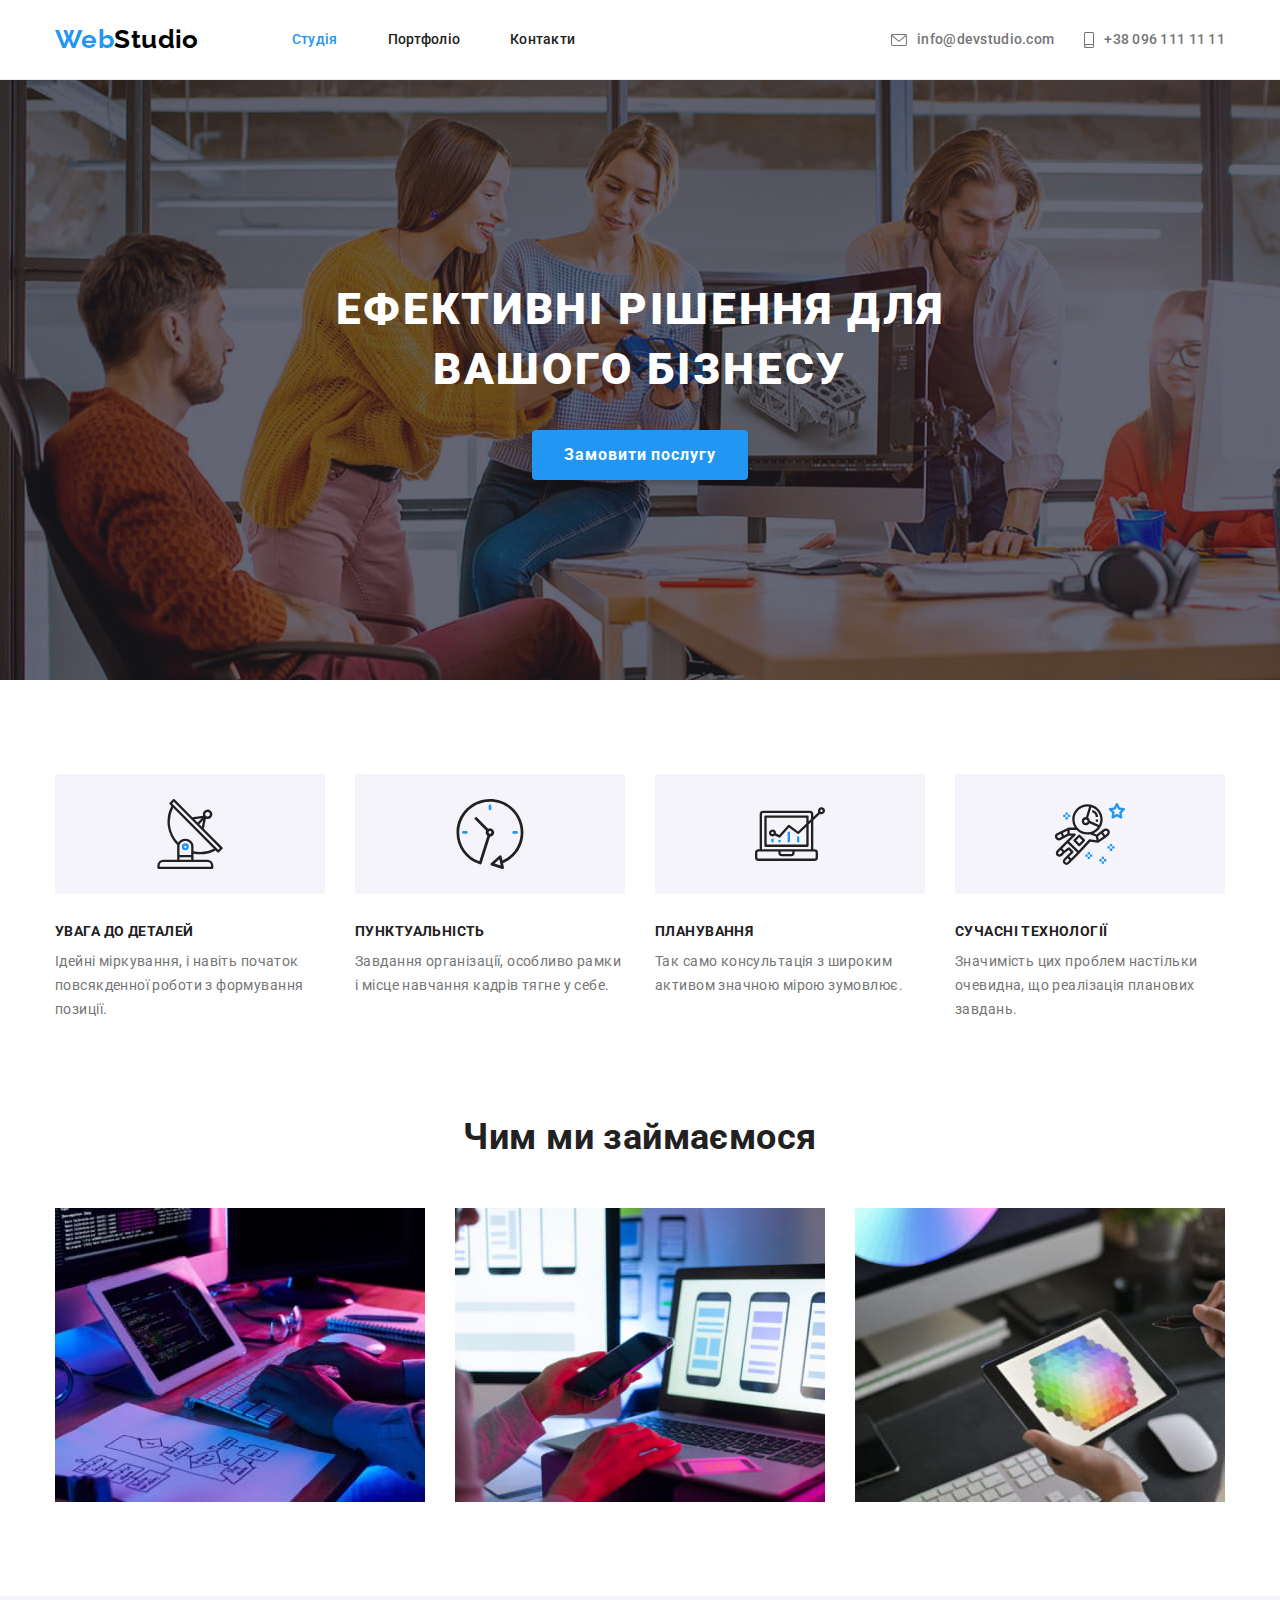
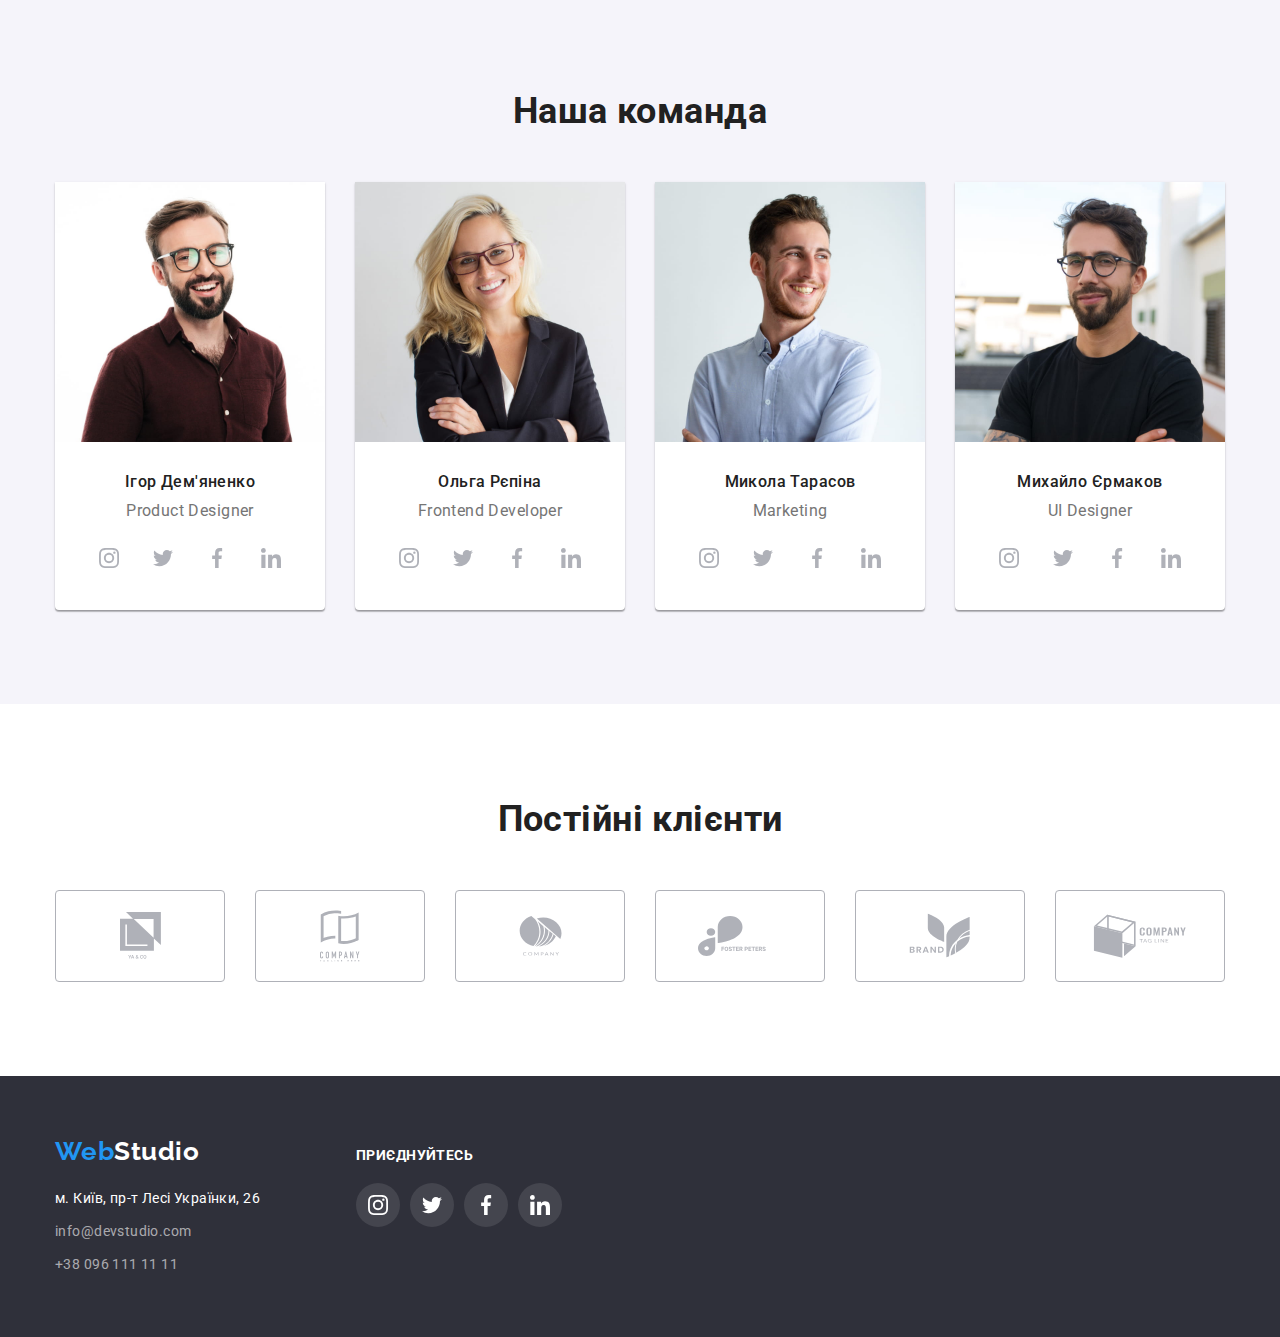
==== index.html @ 9dfe6ff1 "Initial commit" ====
<!DOCTYPE html>
<html lang="uk">
  <head>
    <meta charset="UTF-8" />
    <meta http-equiv="X-UA-Compatible" content="IE=edge" />
    <meta name="viewport" content="width=device-width, initial-scale=1.0" />
    <title>Web Studio</title>
    <link rel="preconnect" href="https://fonts.googleapis.com" />
    <link rel="preconnect" href="https://fonts.gstatic.com" crossorigin />
    <link
      href="https://fonts.googleapis.com/css2?family=Raleway:wght@700&family=Roboto:wght@400;500;700;900&display=swap"
      rel="stylesheet"
    />
    <link
      rel="stylesheet"
      href="https://cdnjs.cloudflare.com/ajax/libs/modern-normalize/1.1.0/modern-normalize.min.css"
    />
    <link rel="stylesheet" href="./css/styles.css" />
  </head>
  <body class="index page">
    <header>
      <!-- Header navigation panel -->
      <div class="container main-header">
        <nav class="site-nav">
          <a class="logo header-logo" href="./index.html"
            ><span class="logo part">Web</span>Studio</a
          >
          <ul class="site-nav list">
            <li class="item">
              <a class="link current" href="./index.html">Студія</a>
            </li>
            <li class="item">
              <a class="link" href="./portfolio.html">Портфоліо</a>
            </li>
            <li class="item"><a class="link" href="">Контакти</a></li>
          </ul>
        </nav>
        <ul class="contacts-header list">
          <li class="item">
            <a class="link icon-mail" href="mailto:info@devstudio.com"
              ><svg class="contacts-icon" width="16" height="12">
                <use href="./images/sprite.svg#icon-mail"></use>
              </svg>
              info@devstudio.com</a
            >
          </li>
          <li class="item">
            <a class="link icon-smartphone" href="tel:+380961111111"
              ><svg class="contacts-icon" width="10" height="16">
                <use href="./images/sprite.svg#icon-telephone"></use>
              </svg>
              +38 096 111 11 11</a
            >
          </li>
        </ul>
      </div>
    </header>
    <main>
      <!-- Hero section -->
      <section class="hero-section">
        <div class="container">
          <h1 class="hero-title">Ефективні рішення для вашого бізнесу</h1>
          <button class="button primary" type="button">Замовити послугу</button>
        </div>
      </section>
      <!-- Features section -->
      <section class="section features-section">
        <div class="container">
          <h2 class="visually-hidden">НАШІ ПЕРЕВАГИ</h2>

          <ul class="features-list">
            <li class="item">
              <div class="icon-wrapper">
                <svg class="features-icon" width="70" height="70">
                  <use href="./images/sprite.svg#icon-antenna"></use>
                </svg>
              </div>
              <h3 class="title">УВАГА ДО ДЕТАЛЕЙ</h3>
              <p class="text">
                Ідейні міркування, і навіть початок повсякденної роботи з
                формування позиції.
              </p>
            </li>
            <li class="item">
              <div class="icon-wrapper">
                <svg class="features-icon" width="70" height="70">
                  <use href="./images/sprite.svg#icon-clock"></use>
                </svg>
              </div>
              <h3 class="title">ПУНКТУАЛЬНІСТЬ</h3>
              <p class="text">
                Завдання організації, особливо рамки і місце навчання кадрів
                тягне у себе.
              </p>
            </li>
            <li class="item">
              <div class="icon-wrapper">
                <svg class="features-icon" width="70" height="70">
                  <use href="./images/sprite.svg#icon-diagram"></use>
                </svg>
              </div>
              <h3 class="title">ПЛАНУВАННЯ</h3>
              <p class="text">
                Так само консультація з широким активом значною мірою зумовлює.
              </p>
            </li>
            <li class="item">
              <div class="icon-wrapper">
                <svg class="features-icon" width="70" height="70">
                  <use href="./images/sprite.svg#icon-astronaut"></use>
                </svg>
              </div>
              <h3 class="title">СУЧАСНІ ТЕХНОЛОГІЇ</h3>
              <p class="text">
                Значимість цих проблем настільки очевидна, що реалізація
                планових завдань.
              </p>
            </li>
          </ul>
        </div>
      </section>
      <!-- Services section -->
      <section class="services-section section">
        <div class="container">
          <h2 class="section-title">Чим ми займаємося</h2>
          <ul class="services-list">
            <li class="item">
              <img
                src="images/main-page/index_img1.jpg"
                alt="кодування"
                width="370"
              />
            </li>
            <li class="item">
              <img
                src="images/main-page/index_img2.jpg"
                alt="адаптивна верстка"
                width="370"
              />
            </li>
            <li class="item">
              <img
                src="images/main-page/index_img3.jpg"
                alt="добірка кольорової гами"
                width="370"
              />
            </li>
          </ul>
        </div>
      </section>
      <!-- Team section -->
      <section class="team-section section">
        <div class="container">
          <h2 class="section-title">Наша команда</h2>
          <ul class="team-list">
            <li class="item">
              <img
                class="item-img"
                src="images/main-page/index_img4.jpg"
                alt="Ігор Дем'яненко,Product Designer"
                width="270"
              />
              <div class="content-wrapper">
                <h3 class="title">Ігор Дем'яненко</h3>
                <p class="text">Product Designer</p>
                <ul class="social-list">
                  <li>
                    <a
                      class="socials-link"
                      href="http://instagram.com"
                      target="_blank"
                      rel="noopener noreferrer"
                    >
                      <svg class="socials-icon" width="20" height="20">
                        <use href="./images/sprite.svg#icon-instagram"></use>
                      </svg>
                    </a>
                  </li>
                  <li>
                    <a
                      class="socials-link"
                      href="http://twitter.com"
                      target="_blank"
                      rel="noopener noreferrer"
                    >
                      <svg class="socials-icon" width="20" height="20">
                        <use href="./images/sprite.svg#icon-twitter"></use>
                      </svg>
                    </a>
                  </li>
                  <li>
                    <a
                      class="socials-link"
                      href="http://fb.com"
                      target="_blank"
                      rel="noopener noreferrer"
                    >
                      <svg class="socials-icon" width="20" height="20">
                        <use href="./images/sprite.svg#icon-facebook"></use>
                      </svg>
                    </a>
                  </li>
                  <li>
                    <a
                      class="socials-link"
                      href="http://linkedin.com"
                      target="_blank"
                      rel="noopener noreferrer"
                    >
                      <svg class="socials-icon" width="20" height="20">
                        <use href="./images/sprite.svg#icon-linkedin"></use>
                      </svg>
                    </a>
                  </li>
                </ul>
              </div>
            </li>
            <li class="item">
              <img
                class="item-img"
                src="images/main-page/index_img5.jpg"
                alt="Ольга Рєпіна, Frontend Developer"
                width="270"
              />
              <div class="content-wrapper">
                <h3 class="title">Ольга Рєпіна</h3>
                <p class="text">Frontend Developer</p>
                <ul class="social-list">
                  <li>
                    <a
                      class="socials-link"
                      href="http://instagram.com"
                      target="_blank"
                      rel="noopener noreferrer"
                    >
                      <svg class="socials-icon" width="20" height="20">
                        <use href="./images/sprite.svg#icon-instagram"></use>
                      </svg>
                    </a>
                  </li>
                  <li>
                    <a
                      class="socials-link"
                      href="http://twitter.com"
                      target="_blank"
                      rel="noopener noreferrer"
                    >
                      <svg class="socials-icon" width="20" height="20">
                        <use href="./images/sprite.svg#icon-twitter"></use>
                      </svg>
                    </a>
                  </li>
                  <li>
                    <a
                      class="socials-link"
                      href="http://fb.com"
                      target="_blank"
                      rel="noopener noreferrer"
                    >
                      <svg class="socials-icon" width="20" height="20">
                        <use href="./images/sprite.svg#icon-facebook"></use>
                      </svg>
                    </a>
                  </li>
                  <li>
                    <a
                      class="socials-link"
                      href="http://linkedin.com"
                      target="_blank"
                      rel="noopener noreferrer"
                    >
                      <svg class="socials-icon" width="20" height="20">
                        <use href="./images/sprite.svg#icon-linkedin"></use>
                      </svg>
                    </a>
                  </li>
                </ul>
              </div>
            </li>
            <li class="item">
              <img
                class="item-img"
                src="images/main-page/index_img6.jpg"
                alt="Микола Тарасов, Marketing"
                width="270"
              />
              <div class="content-wrapper">
                <h3 class="title">Микола Тарасов</h3>
                <p class="text">Marketing</p>
                <ul class="social-list">
                  <li>
                    <a
                      class="socials-link"
                      href="http://instagram.com"
                      target="_blank"
                      rel="noopener noreferrer"
                    >
                      <svg class="socials-icon" width="20" height="20">
                        <use href="./images/sprite.svg#icon-instagram"></use>
                      </svg>
                    </a>
                  </li>
                  <li>
                    <a
                      class="socials-link"
                      href="http://twitter.com"
                      target="_blank"
                      rel="noopener noreferrer"
                    >
                      <svg class="socials-icon" width="20" height="20">
                        <use href="./images/sprite.svg#icon-twitter"></use>
                      </svg>
                    </a>
                  </li>
                  <li>
                    <a
                      class="socials-link"
                      href="http://fb.com"
                      target="_blank"
                      rel="noopener noreferrer"
                    >
                      <svg class="socials-icon" width="20" height="20">
                        <use href="./images/sprite.svg#icon-facebook"></use>
                      </svg>
                    </a>
                  </li>
                  <li>
                    <a
                      class="socials-link"
                      href="http://linkedin.com"
                      target="_blank"
                      rel="noopener noreferrer"
                    >
                      <svg class="socials-icon" width="20" height="20">
                        <use href="./images/sprite.svg#icon-linkedin"></use>
                      </svg>
                    </a>
                  </li>
                </ul>
              </div>
            </li>
            <li class="item">
              <img
                class="item-img"
                src="images/main-page/index_img7.jpg"
                alt="Михайло Єрмаков, UI Designer"
                width="270"
              />
              <div class="content-wrapper">
                <h3 class="title">Михайло Єрмаков</h3>
                <p class="text">UI Designer</p>
                <ul class="social-list">
                  <li>
                    <a
                      class="socials-link"
                      href="http://instagram.com"
                      target="_blank"
                      rel="noopener noreferrer"
                    >
                      <svg class="socials-icon" width="20" height="20">
                        <use href="./images/sprite.svg#icon-instagram"></use>
                      </svg>
                    </a>
                  </li>
                  <li>
                    <a
                      class="socials-link"
                      href="http://twitter.com"
                      target="_blank"
                      rel="noopener noreferrer"
                    >
                      <svg class="socials-icon" width="20" height="20">
                        <use href="./images/sprite.svg#icon-twitter"></use>
                      </svg>
                    </a>
                  </li>
                  <li>
                    <a
                      class="socials-link"
                      href="http://fb.com"
                      target="_blank"
                      rel="noopener noreferrer"
                    >
                      <svg class="socials-icon" width="20" height="20">
                        <use href="./images/sprite.svg#icon-facebook"></use>
                      </svg>
                    </a>
                  </li>
                  <li>
                    <a
                      class="socials-link"
                      href="http://linkedin.com"
                      target="_blank"
                      rel="noopener noreferrer"
                    >
                      <svg class="socials-icon" width="20" height="20">
                        <use href="./images/sprite.svg#icon-linkedin"></use>
                      </svg>
                    </a>
                  </li>
                </ul>
              </div>
            </li>
          </ul>
        </div>
      </section>
      <!-- Clients section -->
      <section class="section clients-section">
        <div class="container">
          <h2 class="section-title">Постійні клієнти</h2>
          <ul class="clients-list">
            <li class="item">
              <a class="client-link" href=""
                ><svg class="client-icon" width="41" height="47">
                  <use href="./images/sprite.svg#icon-group"></use>
                </svg>
              </a>
            </li>
            <li class="item">
              <a class="client-link" href=""
                ><svg class="client-icon" width="40" height="52">
                  <use href="./images/sprite.svg#icon-group-1"></use>
                </svg>
              </a>
            </li>
            <li class="item">
              <a class="client-link" href=""
                ><svg class="client-icon" width="43" height="41">
                  <use href="./images/sprite.svg#icon-group-2"></use>
                </svg>
              </a>
            </li>
            <li class="item">
              <a class="client-link" href=""
                ><svg class="client-icon" width="84" height="42">
                  <use href="./images/sprite.svg#icon-group-3"></use>
                </svg>
              </a>
            </li>
            <li class="item">
              <a class="client-link" href=""
                ><svg class="client-icon" width="62" height="45">
                  <use href="./images/sprite.svg#icon-group-4"></use>
                </svg>
              </a>
            </li>
            <li class="item">
              <a class="client-link" href=""
                ><svg class="client-icon" width="94" height="44">
                  <use href="./images/sprite.svg#icon-group-5"></use>
                </svg>
              </a>
            </li>
          </ul>
        </div>
      </section>
    </main>
    <!-- Footer -->
    <footer class="footer">
      <!-- Logo footer -->
      <div class="container">
        <div class="adress-wrapper">
          <a class="logo footer link" href="./index.html"
            ><span class="logo part">Web</span>Studio</a
          >
          <!-- Adress -->

          <address>
            <ul class="adress list">
              <li class="item">
                <a
                  class="link"
                  href="https://maps.app.goo.gl/o6c2SwfCGyMQZyPA6?g_st=ic"
                  target="_blank"
                  rel="noopener norefferer"
                  ><span class="map-adress"
                    >м. Київ, пр-т Лесі Українки, 26</span
                  ></a
                >
              </li>
              <li class="item">
                <a class="link" href="mailto:info@devstudio.com"
                  >info@devstudio.com</a
                >
              </li>
              <li class="item">
                <a class="link" href="tel:+380961111111">+38 096 111 11 11</a>
              </li>
            </ul>
          </address>
        </div>
        <div class="social-company-wrapper">
          <h3 class="title">приєднуйтесь</h3>
          <ul class="social-list">
            <li>
              <a
                class="socials-link"
                href="http://instagram.com"
                target="_blank"
                rel="noopener noreferrer"
              >
                <svg class="socials-icon" width="20" height="20">
                  <use href="./images/sprite.svg#icon-instagram"></use>
                </svg>
              </a>
            </li>
            <li>
              <a
                class="socials-link"
                href="http://twitter.com"
                target="_blank"
                rel="noopener noreferrer"
              >
                <svg class="socials-icon" width="20" height="20">
                  <use href="./images/sprite.svg#icon-twitter"></use>
                </svg>
              </a>
            </li>
            <li>
              <a
                class="socials-link"
                href="http://fb.com"
                target="_blank"
                rel="noopener noreferrer"
              >
                <svg class="socials-icon" width="20" height="20">
                  <use href="./images/sprite.svg#icon-facebook"></use>
                </svg>
              </a>
            </li>
            <li>
              <a
                class="socials-link"
                href="http://linkedin.com"
                target="_blank"
                rel="noopener noreferrer"
              >
                <svg class="socials-icon" width="20" height="20">
                  <use href="./images/sprite.svg#icon-linkedin"></use>
                </svg>
              </a>
            </li>
          </ul>
        </div>
      </div>
    </footer>
  </body>
</html>
---- css/styles.css ----
:root {
  --primary-text-color: #212121;
  --secondary-text-color: #757575;
  --accent-color: #2196f3;
  --primary-white-color: #ffffff;
  --secondary-bg-color: #2f303a;
  --third-bg-color: #f5f4fa;
  --adress-list-color: rgba(255, 255, 255, 0.6);
  --item-border-color: #eeeeee;
  --logo-header-color: #000000;
  --button-active: #188ce8;
  --main-icon-color: #afb1b8;
  --accent-icon-color: #ffffff;
}
/* акцент #2196F3 */
/* головний колір тексту #212121 */
/* вторинний колір тексту #757575 */
/* футер #2F303A */
/* мейл і телефон у футері rgba(255, 255, 255, 0.6 */
/* Лого перша частина #2196F3; */
.page {
  margin: 0;
  background-color: var(--primary-white-color);
  color: var(--primary-text-color);
  font-family: 'Roboto', sans-serif;
  font-size: 14px;
  line-height: 1.71;
  letter-spacing: 0.03em;
}
/* Reset,
Base settings */
ul {
  list-style: none;
  margin: 0;
  padding: 0;
}
img {
  display: block;
  max-width: 100%;
  height: auto;
}
button {
  font: inherit;
  border: none;
  padding: 0;
  cursor: pointer;
}
h1,
h2,
h3 {
  margin: 0;
}
p {
  margin: 0;
}
.adress {
  font-style: normal;
}
.container {
  max-width: 1200px;
  padding: 0 15px;
  margin: 0 auto;
}
.link {
  text-decoration: none;
  color: inherit;
  font-weight: 500;
  font-size: 14px;
  line-height: 1.14;
  letter-spacing: 0.02em;
}
/* Visually hidden */
.visually-hidden {
  position: absolute;
  white-space: nowrap;
  width: 1px;
  height: 1px;
  overflow: hidden;
  border: 0;
  padding: 0;
  clip: rect(0 0 0 0);
  clip-path: inset(50%);
  margin: -1px;
}
.title {
  margin-bottom: 10px;
}
.section-title {
  margin-bottom: 50px;
}
/* Header */
/* Logo header footer */
header {
  border-bottom: 1px solid #ececec;
}
.main-header {
  display: flex;
}

.logo {
  font-family: 'Raleway', sans-serif;
  font-weight: 700;
  font-size: 26px;
  line-height: 1.19;
}
.header-logo {
  display: inline-block;
  padding-top: 24px;
  padding-bottom: 24px;
  margin-right: 93px;

  color: var(--logo-header-color);
  text-decoration: none;
}

.logo.part {
  color: var(--accent-color);
  font-family: 'Raleway', sans-serif;
  font-style: normal;
  font-weight: 700;
  font-size: 26px;
  line-height: 1.19;
  letter-spacing: 0.03em;
}

/* Site nav */
/* Contacts header */
.site-nav {
  display: flex;
}
.contacts-header {
  display: flex;
  margin-left: auto;
  align-items: center;
}

.contacts-icon {
  fill: currentColor;
}
.site-nav .item:not(:last-child) {
  margin-right: 50px;
}
.contacts-header .item:not(:last-child) {
  margin-right: 30px;
}
.site-nav.list .link,
.contacts-header .link {
  display: flex;
  display: flex;
  align-items: center;
  gap: 10px;
  padding-top: 32px;
  padding-bottom: 31px;

  color: var(--primary-text-color);
  font-weight: 500;
  font-size: 14px;
  line-height: 1.14;
  letter-spacing: 0.02em;
}

.contacts-header .link {
  color: var(--secondary-text-color);
}
.site-nav .link:hover,
.site-nav .link:focus,
.site-nav .link.current,
.contacts-header .link:hover,
.contacts-header .link:focus,
.contacts-header .link:hover .contacts-icon,
.contacts-header .link:focus .contacts-icon,
.adress .link:hover,
.adress .link:focus {
  color: var(--accent-color);
}

/* Hero section */
.hero-section {
  max-width: 1600px;
  padding-top: 200px;
  padding-bottom: 200px;
  margin: 0 auto;
  background-color: var(--secondary-bg-color);
  background-image: linear-gradient(
      rgba(47, 48, 58, 0.4),
      rgba(47, 48, 58, 0.4)
    ),
    url(../images/main-page/hero_background.jpg);
  background-repeat: no-repeat;
  background-size: cover;
  text-align: center;
}

.hero-title {
  width: 696px;
  margin: 0 auto;
  margin-bottom: 30px;
  color: var(--primary-white-color);
  font-weight: 900;
  font-size: 44px;
  line-height: 1.36;
  letter-spacing: 0.06em;
  text-transform: uppercase;
  text-align: center;
}
/* Sections */
.section {
  color: var(--secondary-text-color);
  padding-top: 94px;
  padding-bottom: 94px;
}
.section-title {
  color: var(--primary-text-color);
  font-weight: 700;
  font-size: 36px;
  line-height: 1.17;
  text-align: center;
}
.services-section {
  padding-top: 0;
}
.services-list {
  display: flex;
  gap: 30px;
}
.services-list .item {
  width: 370px;
}
/* Features section */
.features-list .item {
  width: 270px;
  display: flex;
  flex-direction: column;
}
.icon-wrapper {
  display: flex;
  justify-content: center;
  align-items: center;

  width: 270px;
  height: 120px;
  margin-bottom: 30px;

  background-color: var(--third-bg-color);
}
.features-list {
  display: flex;
  gap: 30px;
}

.features-list .title {
  color: var(--primary-text-color);
  font-weight: 700;
  font-size: 14px;
  line-height: 1.14;
}

/* Team section */
.team-list {
  display: flex;
  gap: 30px;
}
.team-list .content-wrapper {
  padding: 30px 32px;
}
.team-list .item {
  width: 270px;
  background-color: var(--primary-white-color);
  box-shadow: 0px 1px 3px rgba(0, 0, 0, 0.12), 0px 1px 1px rgba(0, 0, 0, 0.14),
    0px 2px 1px rgba(0, 0, 0, 0.2);
  border-radius: 0px 0px 4px 4px;
  text-align: center;
}

.team-list .title {
  color: var(--primary-text-color);
  font-weight: 500;
  font-size: 16px;
  line-height: 1.19;
}
.team-list .text {
  font-weight: 400;
  font-size: 16px;
  line-height: 1.19;
  margin-bottom: 16px;
}
.social-list {
  display: flex;
  gap: 10px;
  align-content: center;
  justify-content: center;
}
.socials-icon {
  fill: var(--main-icon-color);
}
.socials-link {
  display: flex;
  justify-content: center;
  align-items: center;

  width: 44px;
  height: 44px;

  border-radius: 50%;
}
.socials-link:hover .socials-icon,
.socials-link:focus .socials-icon {
  fill: var(--accent-icon-color);
}
.socials-link:hover,
.socials-link:focus {
  background-color: var(--accent-color);
}
.team-section {
  background-color: var(--third-bg-color);
}
/* Clients section */
.clients-list {
  display: flex;
  gap: 30px;
  justify-content: center;
}
.client-link {
  display: flex;
  justify-content: center;
  align-items: center;
  border: 1px solid var(--main-icon-color);
  border-radius: 4px;
  width: 170px;
  height: 92px;

  outline: transparent;
}
.client-link:hover,
.client-link:focus {
  border-color: var(--accent-color);
}
.client-icon {
  fill: var(--main-icon-color);
}
.client-link:hover .client-icon,
.client-link:focus .client-icon {
  fill: var(--accent-color);
}

/* Footer */
.page > .footer {
  background-color: var(--secondary-bg-color);
  padding-top: 60px;
  padding-bottom: 60px;
}
.footer > .container {
  display: flex;
  align-items: baseline;
}
/* Logo footer */
.logo.footer {
  color: var(--primary-white-color);
}
.logo.footer {
  display: inline-block;
  margin-bottom: 20px;
}
/* Adress */
.adress-wrapper {
  display: block;
  width: 231px;
  margin-right: 70px;
}
.adress .link {
  color: var(--adress-list-color);
  font-size: 14px;
  font-weight: 400;
  line-height: 1.71;
  letter-spacing: 0.03em;
}

.adress .item:not(:last-child) {
  margin-bottom: 9px;
}
.adress .map-adress {
  color: var(--primary-white-color);
}
/* Social company wrapper */
.social-company-wrapper {
  display: flex;
  flex-direction: column;
}
.social-company-wrapper > .title {
  margin-bottom: 20px;
  font-weight: 700;
  font-size: 14px;
  line-height: calc(16 / 14);
  letter-spacing: 0.03em;
  text-transform: uppercase;

  color: var(--primary-white-color);
}
.social-company-wrapper .socials-link {
  background-color: rgba(255, 255, 255, 0.1);
}
.social-company-wrapper .socials-icon {
  fill: var(--accent-icon-color);
}
.social-company-wrapper .socials-link:hover,
.social-company-wrapper .socials-link:focus {
  background-color: var(--accent-color);
}
/* portfolio.html */
/* Projects section (portfolio.html) */
.categories-buttons {
  display: flex;
  gap: 8px;
  justify-content: center;
  margin-bottom: 50px;
}
.projects.list {
  display: flex;
  flex-wrap: wrap;
  gap: 30px;
}
.projects .title {
  margin-bottom: 4px;
  color: var(--primary-text-color);
  font-weight: 700;
  font-size: 18px;
  line-height: 2;
  letter-spacing: 0.06em;
}
.projects .text {
  font-size: 16px;
  line-height: 1.88;
  letter-spacing: 0.03em;
}
.projects .item {
  width: 370px;

  background: var(--hero-title-color);
}
.projects .link {
  display: inline-block;
}
.projects .link:hover,
.projects .link:focus {
  box-shadow: 0px 1px 1px rgba(0, 0, 0, 0.12), 0px 4px 4px rgba(0, 0, 0, 0.06),
    1px 4px 6px rgba(0, 0, 0, 0.16);
  border-radius: 4px;
  outline: transparent;
}
.projects .wrapper {
  padding: 20px 24px;
  border-left: 1px solid var(--item-border-color);
  border-right: 1px solid var(--item-border-color);
  border-bottom: 1px solid var(--item-border-color);
}
/* Buttons */

.button {
  font-family: 'Roboto', sans-serif;
  font-weight: 500;
  font-size: 16px;
  line-height: 1.62;
  letter-spacing: 0.03em;

  border-color: transparent;
  border-radius: 4px;
}

.button.primary {
  display: inline-block;
  padding: 10px 32px;
  box-shadow: 0px 4px 4px rgba(0, 0, 0, 0.15);
  border-radius: 4px;
  color: var(--primary-white-color);
  background-color: var(--accent-color);
  font-weight: 700;
  font-size: 16px;
  line-height: 1.88;
  letter-spacing: 0.06em;
}

.button.secondary {
  padding: 6px 22px;
  color: var(--primary-text-color);
  background-color: var(--third-bg-color);
}
.button:hover,
.button:focus,
.button.current {
  color: var(--primary-white-color);
  background-color: var(--accent-color);
  cursor: pointer;
  box-shadow: 0px 3px 1px rgba(0, 0, 0, 0.1), 0px 1px 2px rgba(0, 0, 0, 0.08),
    0px 2px 2px rgba(0, 0, 0, 0.12);
}
.button:active {
  background-color: var(--button-active);
  box-shadow: 0px 3px 1px rgba(0, 0, 0, 0.1), 0px 1px 2px rgba(0, 0, 0, 0.08),
    0px 2px 2px rgba(0, 0, 0, 0.12);
}
.button.primary:hover,
.button.primary:focus {
  background-color: var(--button-active);
  box-shadow: 0px 3px 1px rgba(0, 0, 0, 0.1), 0px 1px 2px rgba(0, 0, 0, 0.08),
    0px 2px 2px rgba(0, 0, 0, 0.12);
}
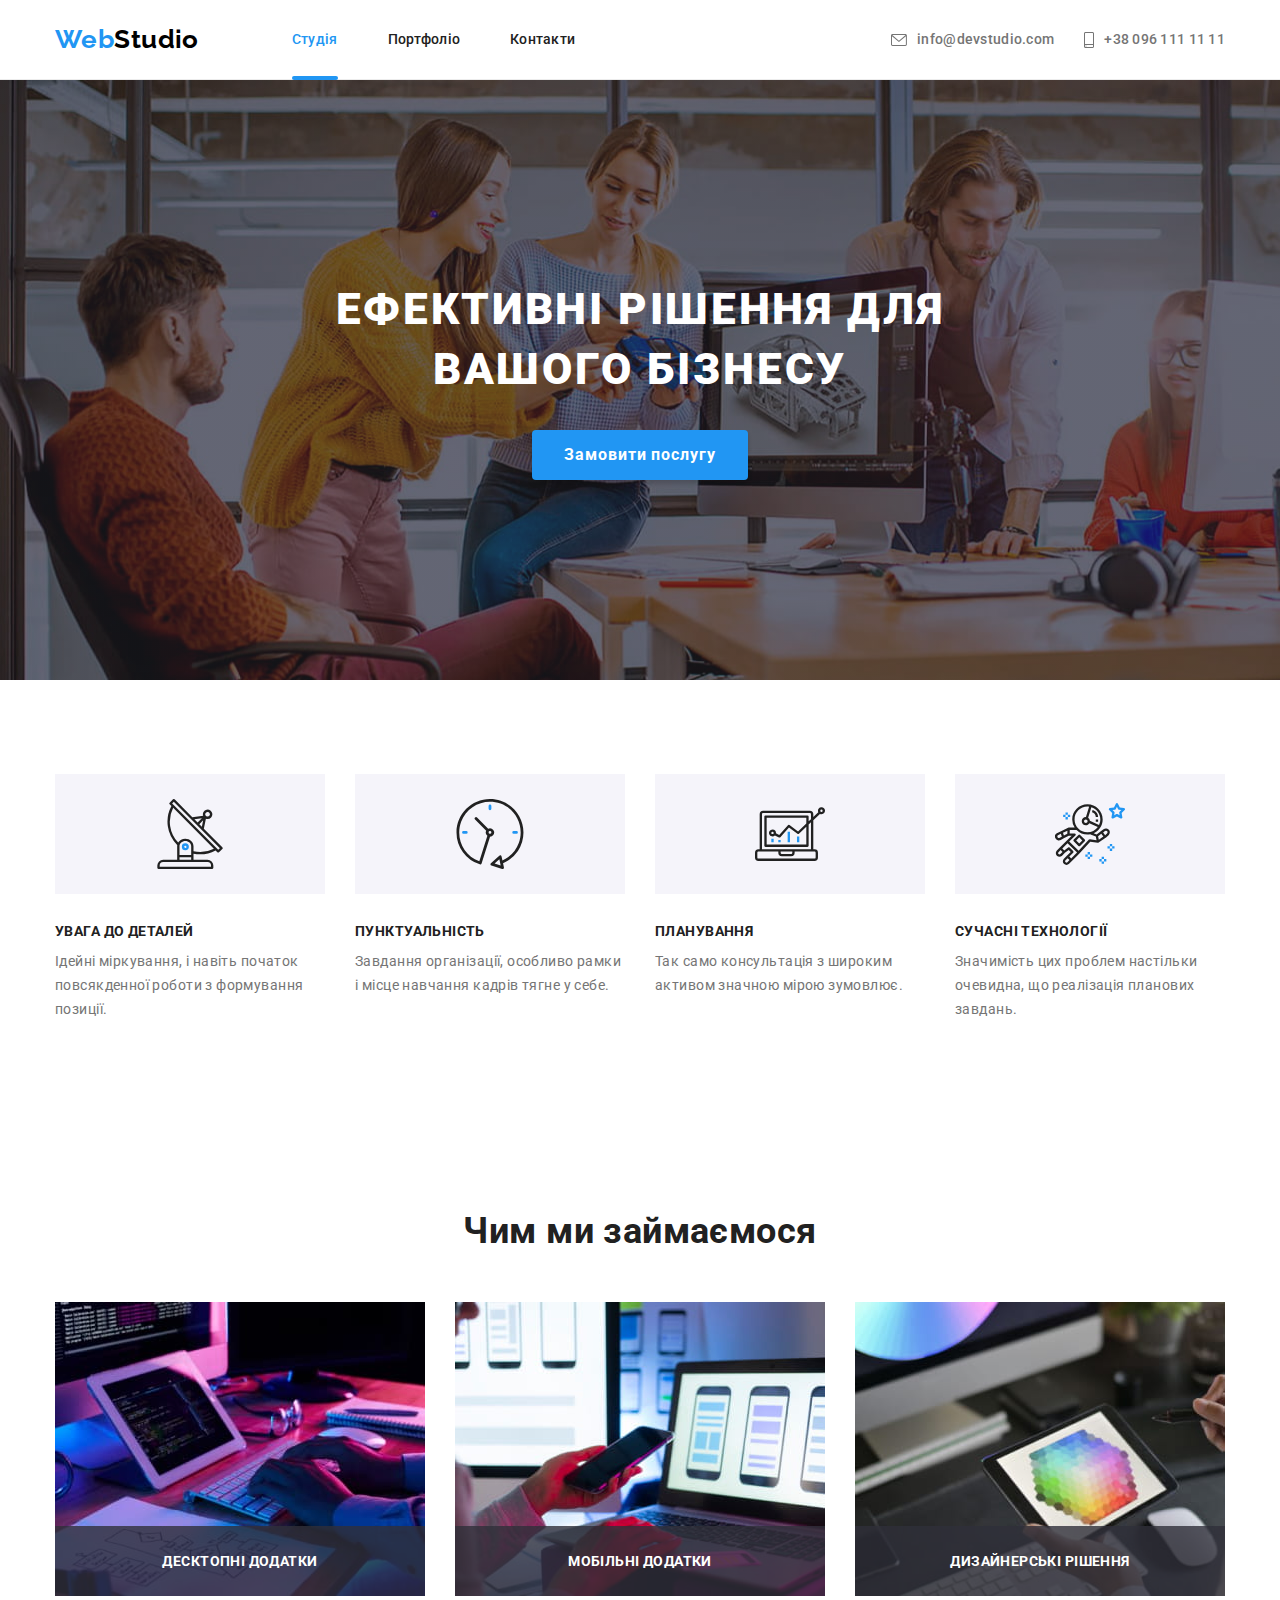
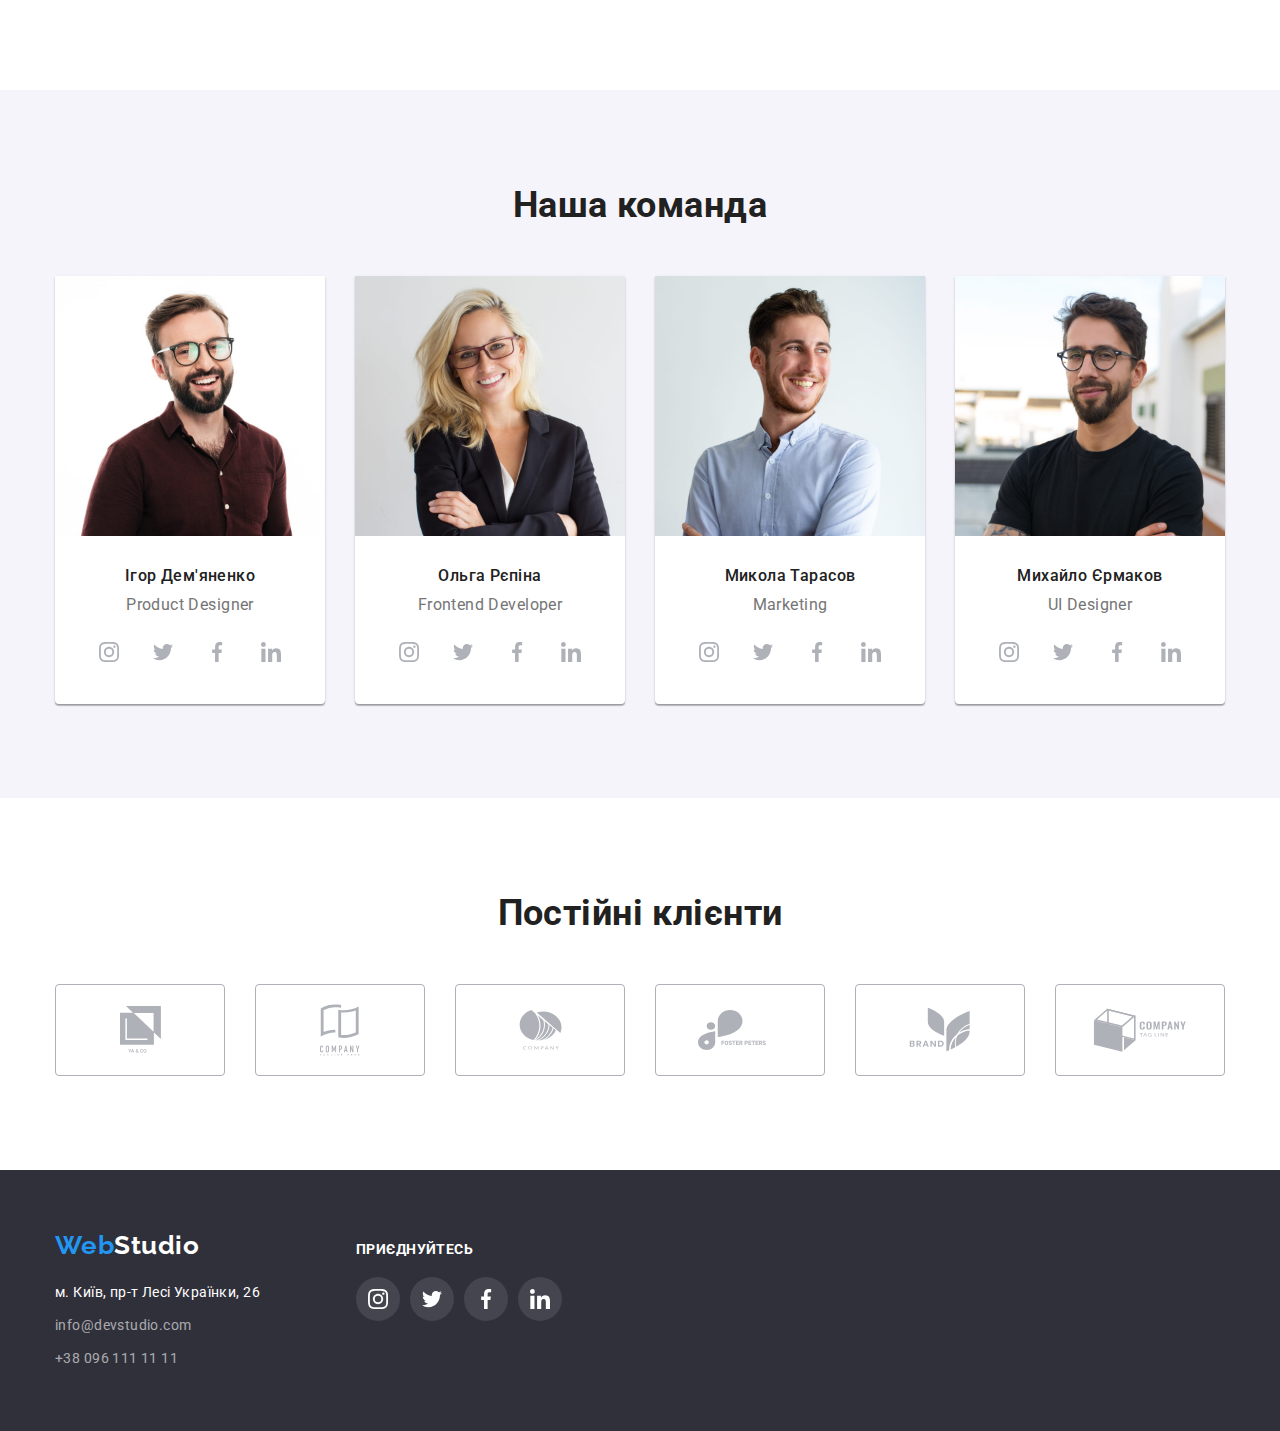
==== commit c9cd2bd2: "golova bolit" ====
--- a/index.html
+++ b/index.html
@@ -60,7 +60,9 @@
       <section class="hero-section">
         <div class="container">
           <h1 class="hero-title">Ефективні рішення для вашого бізнесу</h1>
-          <button class="button primary" type="button">Замовити послугу</button>
+          <button class="button primary" type="button" data-modal-open>
+            Замовити послугу
+          </button>
         </div>
       </section>
       <!-- Features section -->
@@ -130,6 +132,8 @@
                 alt="кодування"
                 width="370"
               />
+
+              <h3 class="title">Десктопні додатки</h3>
             </li>
             <li class="item">
               <img
@@ -137,6 +141,7 @@
                 alt="адаптивна верстка"
                 width="370"
               />
+              <h3 class="title">Мобільні додатки</h3>
             </li>
             <li class="item">
               <img
@@ -144,6 +149,7 @@
                 alt="добірка кольорової гами"
                 width="370"
               />
+              <h3 class="title">Дизайнерські рішення</h3>
             </li>
           </ul>
         </div>
@@ -544,5 +550,15 @@
         </div>
       </div>
     </footer>
+    <div class="backdrop is-hidden" data-modal>
+      <div class="modal">
+        <button class="modal-btn" aria-label="закрити вікно" data-modal-close>
+          <svg class="modal-icons" width="18" height="18">
+            <use href="./images/sprite.svg#close"></use>
+          </svg>
+        </button>
+      </div>
+    </div>
+    <script src="./js/modal.js"></script>
   </body>
 </html>
--- a/css/styles.css
+++ b/css/styles.css
@@ -1,7 +1,9 @@
 :root {
+  /* Text colors */
   --primary-text-color: #212121;
   --secondary-text-color: #757575;
   --accent-color: #2196f3;
+  /* Background colors */
   --primary-white-color: #ffffff;
   --secondary-bg-color: #2f303a;
   --third-bg-color: #f5f4fa;
@@ -9,8 +11,15 @@
   --item-border-color: #eeeeee;
   --logo-header-color: #000000;
   --button-active: #188ce8;
+  --backdrop-color: rgba(0, 0, 0, 0.2);
+  --projects-hover-color: rgba(33, 150, 243, 0.9);
+  /* Icon colors */
   --main-icon-color: #afb1b8;
   --accent-icon-color: #ffffff;
+  /* Others */
+  --transition-fast: 250ms;
+  --transition-slow: 500ms;
+  --transition-function: cubic-bezier(0.4, 0, 0.2, 1);
 }
 /* акцент #2196F3 */
 /* головний колір тексту #212121 */
@@ -143,6 +152,7 @@
 .contacts-header .item:not(:last-child) {
   margin-right: 30px;
 }
+
 .site-nav.list .link,
 .contacts-header .link {
   display: flex;
@@ -157,6 +167,8 @@
   font-size: 14px;
   line-height: 1.14;
   letter-spacing: 0.02em;
+
+  transition: color var(--transition-fast) var(--transition-function);
 }
 
 .contacts-header .link {
@@ -172,6 +184,20 @@
 .adress .link:hover,
 .adress .link:focus {
   color: var(--accent-color);
+}
+.site-nav.list .link {
+  position: relative;
+}
+.site-nav .link.current::after {
+  position: absolute;
+  bottom: -1px;
+  left: 0px;
+  right: auto;
+  content: '';
+  width: 100%;
+  height: 4px;
+  background-color: var(--accent-color);
+  border-radius: 2px;
 }
 
 /* Hero section */
@@ -203,6 +229,37 @@
   text-transform: uppercase;
   text-align: center;
 }
+
+/* services section */
+.services-list .title {
+  display: block;
+  position: absolute;
+  width: 100%;
+  bottom: 0;
+  background-color: rgba(47, 48, 58, 0.8);
+  padding-top: 27px;
+  padding-bottom: 27px;
+
+  margin-bottom: 0;
+  font-size: 14px;
+  line-height: calc(16 / 14);
+  text-align: center;
+  letter-spacing: 0.03em;
+  text-transform: uppercase;
+
+  color: var(--primary-white-color);
+}
+.services-section {
+  padding-top: 0;
+}
+.services-list {
+  display: flex;
+  gap: 30px;
+}
+.services-list .item {
+  position: relative;
+  width: 370px;
+}
 /* Sections */
 .section {
   color: var(--secondary-text-color);
@@ -216,16 +273,7 @@
   line-height: 1.17;
   text-align: center;
 }
-.services-section {
-  padding-top: 0;
-}
-.services-list {
-  display: flex;
-  gap: 30px;
-}
-.services-list .item {
-  width: 370px;
-}
+
 /* Features section */
 .features-list .item {
   width: 270px;
@@ -302,10 +350,13 @@
   height: 44px;
 
   border-radius: 50%;
+
+  transition: background-color var(--transition-fast) var(--transition-function);
 }
 .socials-link:hover .socials-icon,
 .socials-link:focus .socials-icon {
   fill: var(--accent-icon-color);
+  transition: fill var(--transition-fast) var(--transition-function);
 }
 .socials-link:hover,
 .socials-link:focus {
@@ -330,6 +381,8 @@
   height: 92px;
 
   outline: transparent;
+
+  transition: border-color var(--transition-fast) var(--transition-function);
 }
 .client-link:hover,
 .client-link:focus {
@@ -337,6 +390,7 @@
 }
 .client-icon {
   fill: var(--main-icon-color);
+  transition: fill var(--transition-fast) var(--transition-function);
 }
 .client-link:hover .client-icon,
 .client-link:focus .client-icon {
@@ -373,6 +427,8 @@
   font-weight: 400;
   line-height: 1.71;
   letter-spacing: 0.03em;
+
+  transition: color var(--transition-fast) var(--transition-function);
 }
 
 .adress .item:not(:last-child) {
@@ -414,6 +470,30 @@
   justify-content: center;
   margin-bottom: 50px;
 }
+.product-thumb {
+  display: flex;
+  align-items: center;
+  overflow: hidden;
+  position: relative;
+}
+.product-thumb::before {
+  display: inline-block;
+  position: absolute;
+  width: 100%;
+  height: 100%;
+  content: '';
+  background-color: var(--projects-hover-color);
+  opacity: 1;
+
+  transform: translateY(100%);
+  transition: transform var(--transition-fast) var(--transition-function);
+}
+.product-thumb:hover::before {
+  opacity: 1;
+}
+.projects .item:hover .product-thumb::before {
+  transform: translateY(0);
+}
 .projects.list {
   display: flex;
   flex-wrap: wrap;
@@ -439,6 +519,7 @@
 }
 .projects .link {
   display: inline-block;
+  transition: box-shadow var(--transition-fast) var(--transition-function);
 }
 .projects .link:hover,
 .projects .link:focus {
@@ -447,6 +528,7 @@
   border-radius: 4px;
   outline: transparent;
 }
+
 .projects .wrapper {
   padding: 20px 24px;
   border-left: 1px solid var(--item-border-color);
@@ -504,3 +586,55 @@
   box-shadow: 0px 3px 1px rgba(0, 0, 0, 0.1), 0px 1px 2px rgba(0, 0, 0, 0.08),
     0px 2px 2px rgba(0, 0, 0, 0.12);
 }
+/* Modal window */
+.modal {
+  display: flex;
+  position: absolute;
+  width: 528px;
+  min-height: 581px;
+  top: 50%;
+  left: 50%;
+  transform: translateX(-50%) translateY(-50%);
+
+  box-shadow: 0px 1px 3px rgba(0, 0, 0, 0.12), 0px 1px 1px rgba(0, 0, 0, 0.14),
+    0px 2px 1px rgba(0, 0, 0, 0.2);
+  border-radius: 4px;
+  background-color: var(--primary-white-color);
+
+  transition: opacity 500ms ease var(--transition-slow),
+    transform 1000ms ease var(--transition-slow);
+}
+/* Modal buttons */
+.backdrop {
+  position: fixed;
+  top: 0;
+  left: 0;
+  width: 100vw;
+  height: 100vh;
+  overflow-y: hidden;
+  background-color: var(--backdrop-color);
+
+  transition: opacity var(--transition-slow), visibility var(--transition-slow);
+}
+.backdrop.is-hidden {
+  opacity: 0;
+  visibility: hidden;
+  pointer-events: none;
+}
+.modal-btn {
+  display: flex;
+  justify-content: center;
+  align-items: center;
+  position: absolute;
+  top: 8px;
+  right: 8px;
+  width: 30px;
+  height: 30px;
+  background-color: transparent;
+  border: 1px solid rgba(0, 0, 0, 0.1);
+  border-radius: 50%;
+}
+.backdrop.is-hidden .modal {
+  opacity: 0;
+  transform: translateX(-50%) translateY(-70%);
+}
